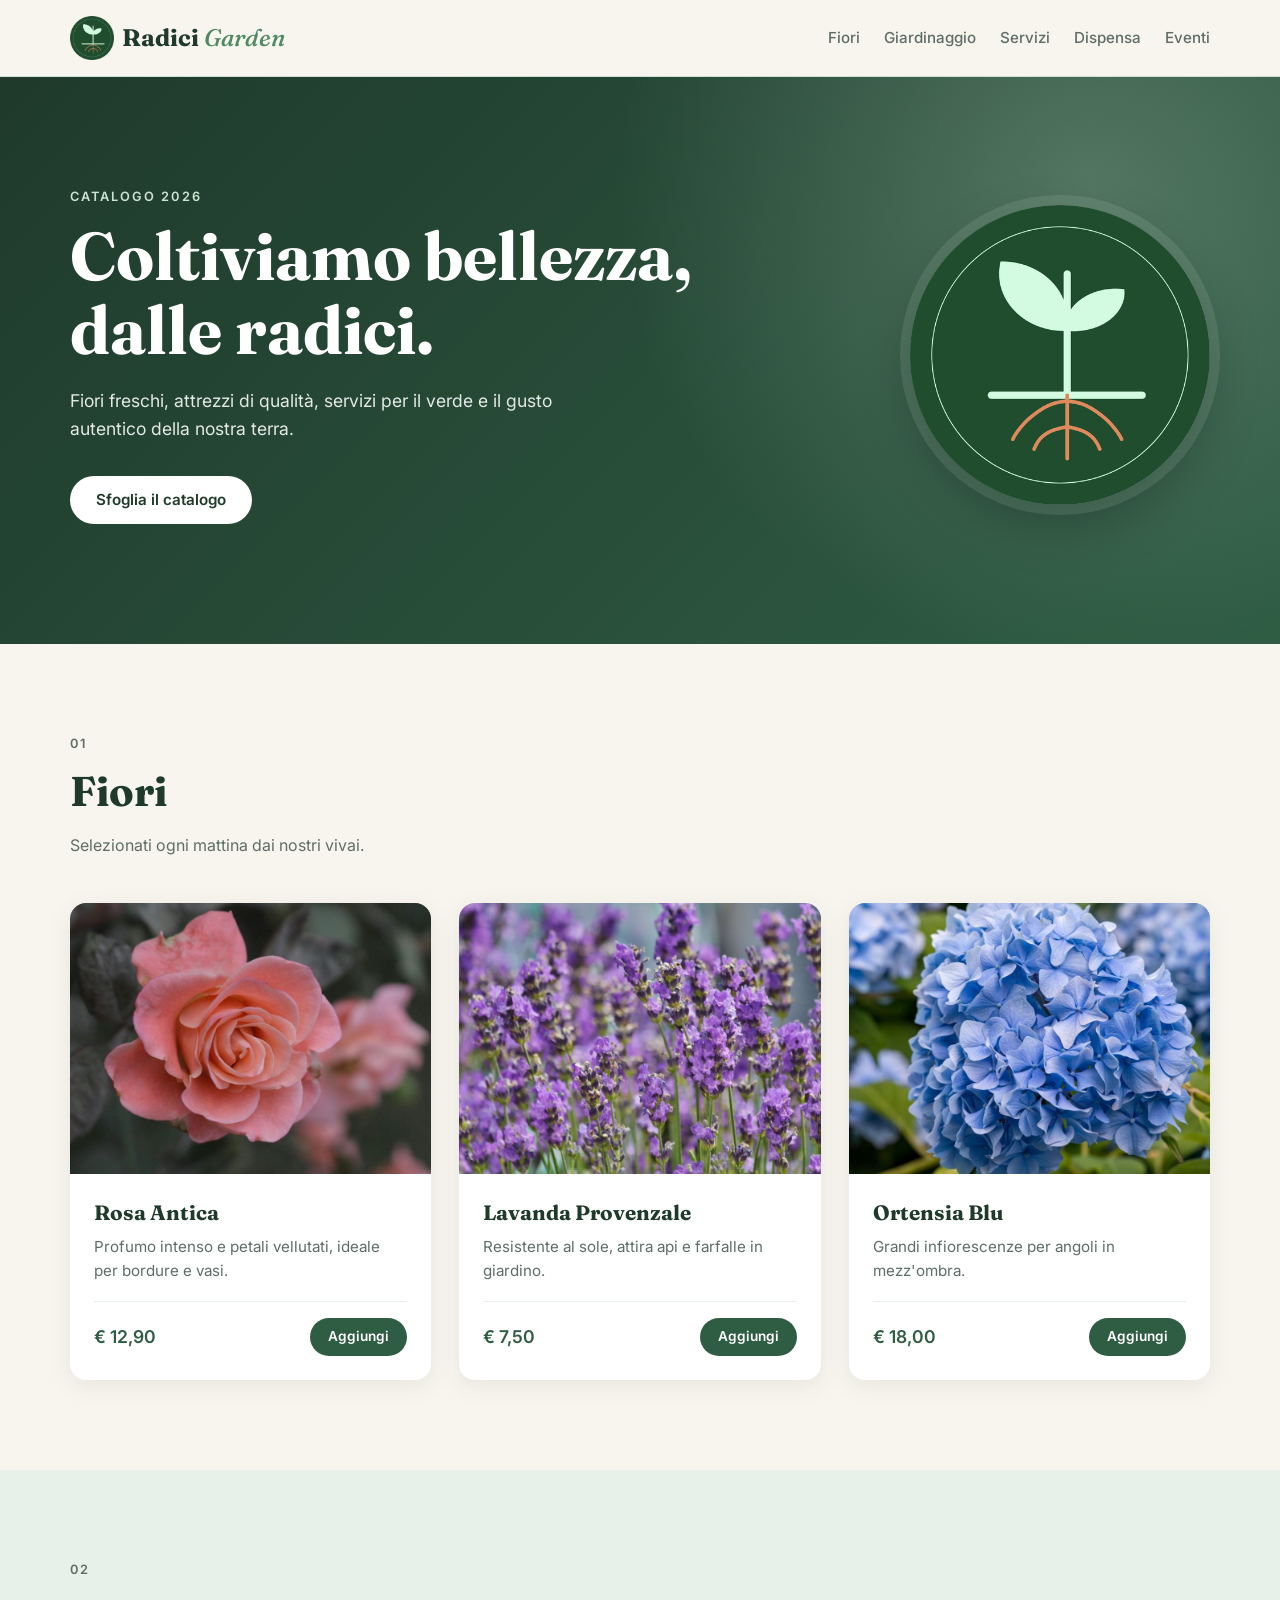
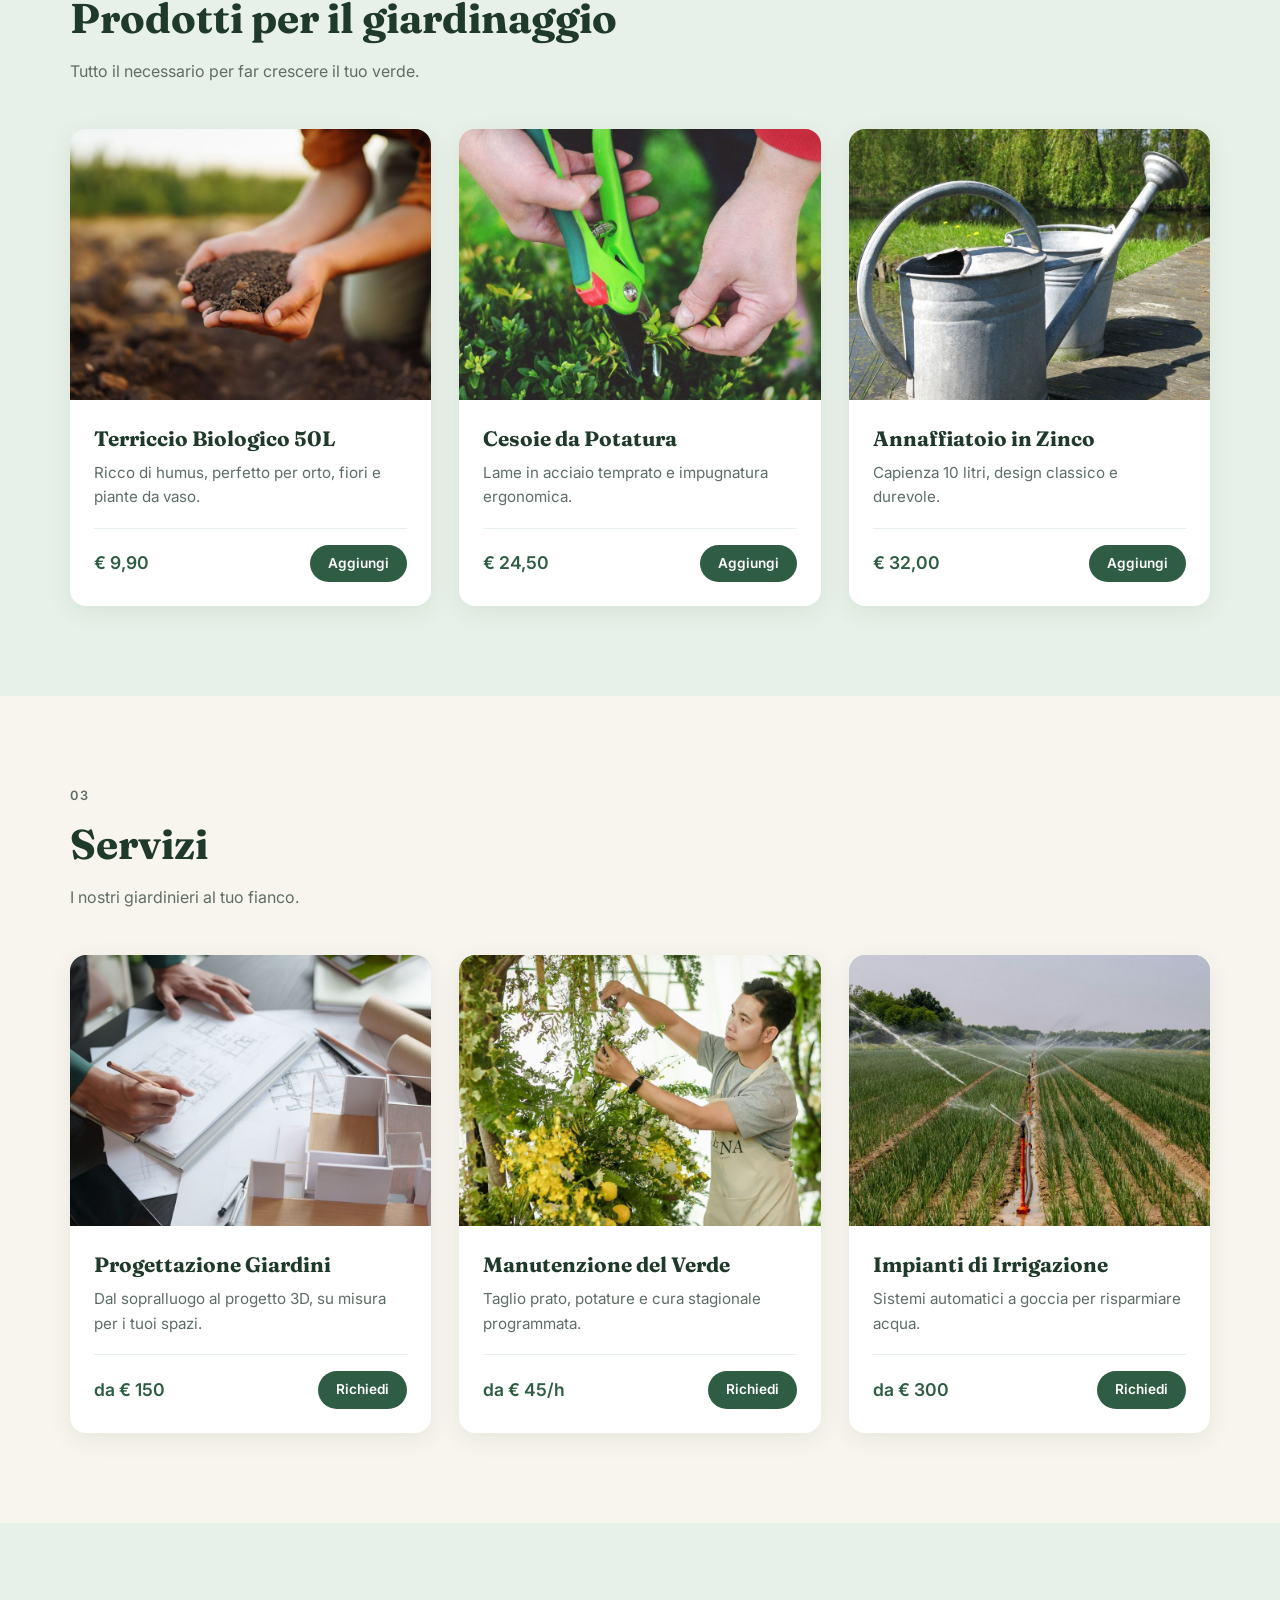
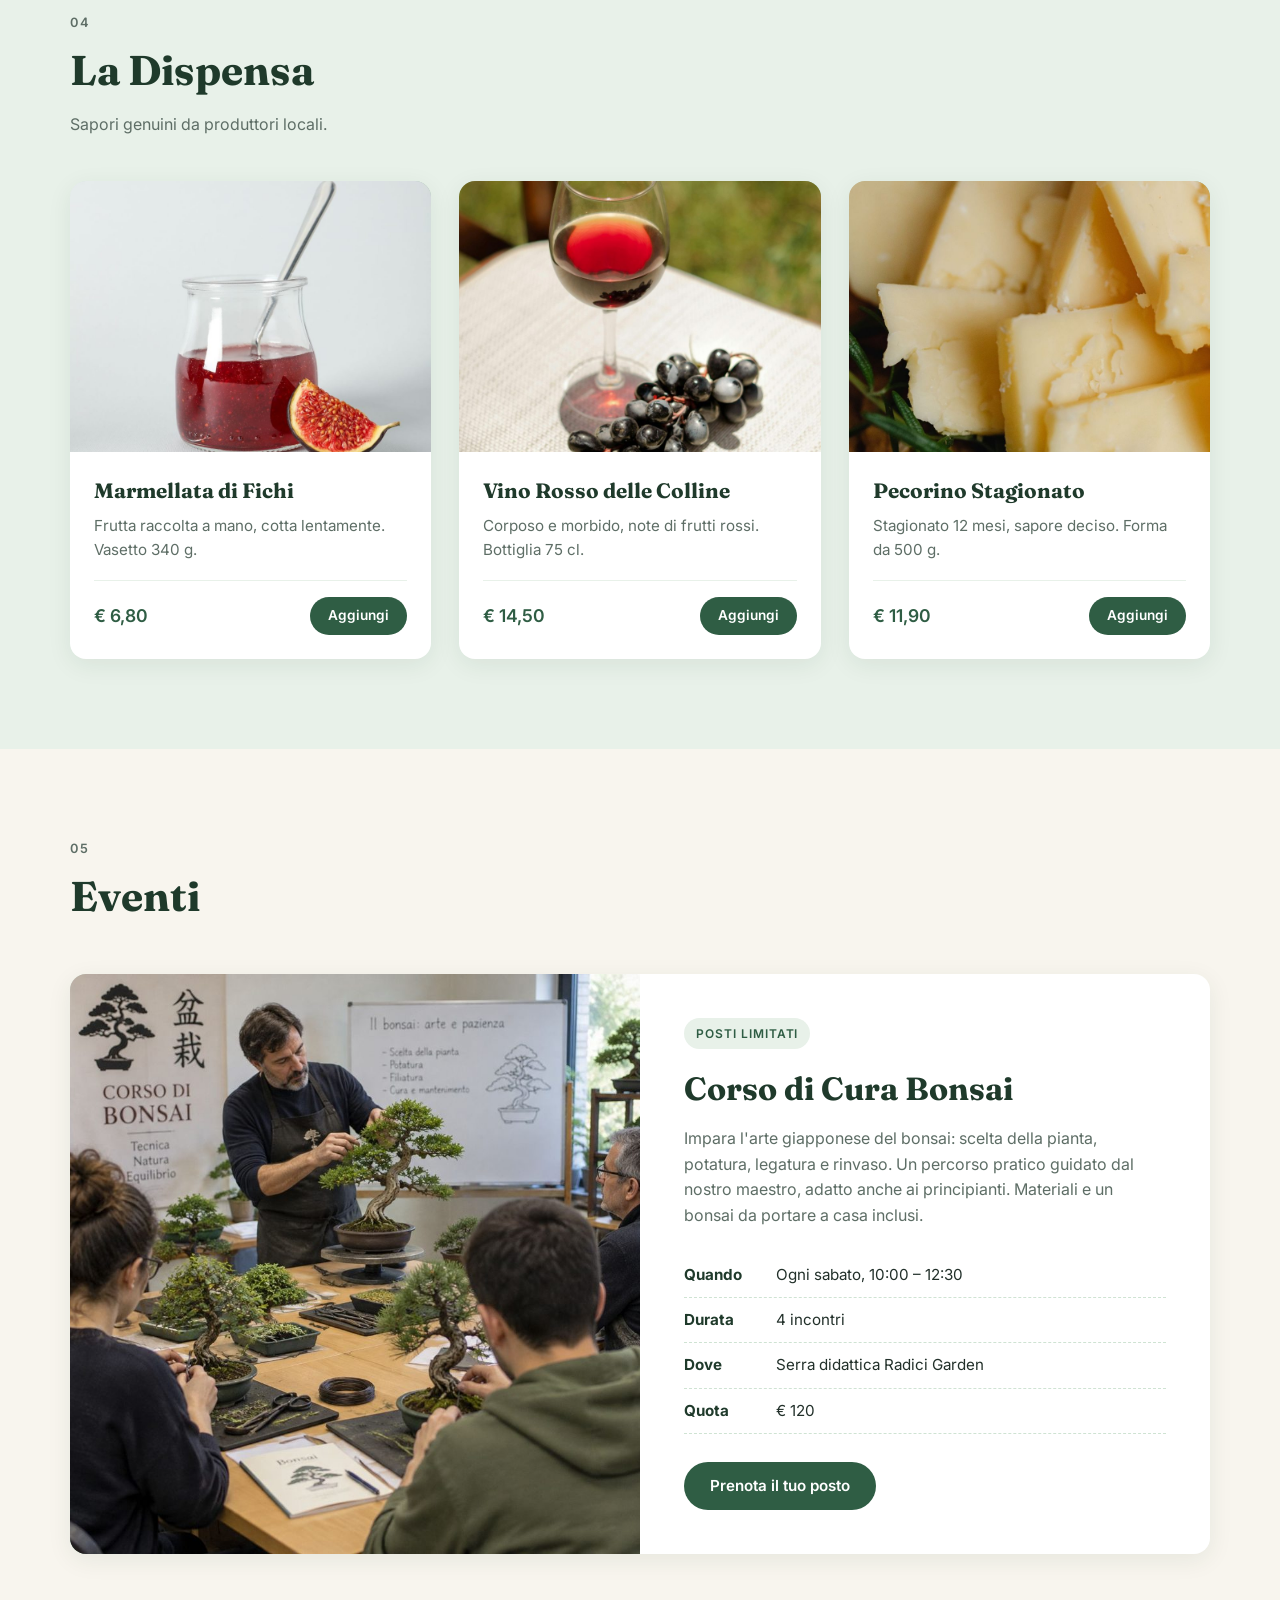
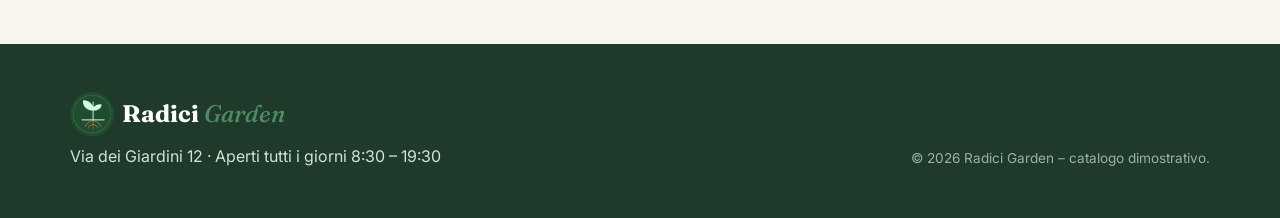
==== index.html @ 3b3f2a87 "Sito finito Sito finito con foto" ====
<!DOCTYPE html>
<html lang="it">
<head>
  <meta charset="UTF-8">
  <meta name="viewport" content="width=device-width, initial-scale=1.0">
  <title>Radici Garden – Catalogo</title>
  <meta name="description" content="Radici Garden: fiori, prodotti per il giardinaggio, servizi verdi, prodotti tipici ed eventi.">
  <link rel="preconnect" href="https://fonts.googleapis.com">
  <link rel="preconnect" href="https://fonts.gstatic.com" crossorigin>
  <link href="https://fonts.googleapis.com/css2?family=Fraunces:opsz,wght@9..144,500;9..144,700&family=Inter:wght@400;500;600&display=swap" rel="stylesheet">
  <link rel="icon" type="image/png" href="images/favicon.png">
  <link rel="stylesheet" href="style.css">
</head>
<body>

  <!-- HEADER -->
  <header class="site-header">
    <div class="container header-inner">
      <a href="#" class="logo">
        <img src="images/logo.png" alt="Logo Radici Garden" class="logo-img">
        <span>Radici <em>Garden</em></span>
      </a>
      <nav class="main-nav">
        <a href="#fiori">Fiori</a>
        <a href="#giardinaggio">Giardinaggio</a>
        <a href="#servizi">Servizi</a>
        <a href="#dispensa">Dispensa</a>
        <a href="#eventi">Eventi</a>
      </nav>
    </div>
  </header>

  <!-- HERO -->
  <section class="hero">
    <div class="container hero-inner">
      <div class="hero-copy">
        <p class="eyebrow">Catalogo 2026</p>
        <h1>Coltiviamo bellezza,<br>dalle radici.</h1>
        <p class="hero-text">Fiori freschi, attrezzi di qualità, servizi per il verde e il gusto autentico della nostra terra.</p>
        <a href="#fiori" class="btn btn-light">Sfoglia il catalogo</a>
      </div>
      <img src="images/logo.png" alt="" class="hero-logo">
    </div>
  </section>

  <main>

    <!-- FIORI -->
    <section id="fiori" class="section">
      <div class="container">
        <div class="section-head">
          <p class="eyebrow">01</p>
          <h2>Fiori</h2>
          <p>Selezionati ogni mattina dai nostri vivai.</p>
        </div>
        <div class="grid">
          <article class="card">
            <div class="card-media"><img src="images/rosa.jpg" alt="Rosa antica" onerror="this.remove()"></div>
            <div class="card-body">
              <h3>Rosa Antica</h3>
              <p>Profumo intenso e petali vellutati, ideale per bordure e vasi.</p>
              <div class="card-foot"><span class="price">€ 12,90</span><a href="#" class="btn btn-sm">Aggiungi</a></div>
            </div>
          </article>
          <article class="card">
            <div class="card-media"><img src="images/lavanda.jpg" alt="Lavanda" onerror="this.remove()"></div>
            <div class="card-body">
              <h3>Lavanda Provenzale</h3>
              <p>Resistente al sole, attira api e farfalle in giardino.</p>
              <div class="card-foot"><span class="price">€ 7,50</span><a href="#" class="btn btn-sm">Aggiungi</a></div>
            </div>
          </article>
          <article class="card">
            <div class="card-media"><img src="images/ortensia.jpg" alt="Ortensia" onerror="this.remove()"></div>
            <div class="card-body">
              <h3>Ortensia Blu</h3>
              <p>Grandi infiorescenze per angoli in mezz'ombra.</p>
              <div class="card-foot"><span class="price">€ 18,00</span><a href="#" class="btn btn-sm">Aggiungi</a></div>
            </div>
          </article>
        </div>
      </div>
    </section>

    <!-- GIARDINAGGIO -->
    <section id="giardinaggio" class="section section-alt">
      <div class="container">
        <div class="section-head">
          <p class="eyebrow">02</p>
          <h2>Prodotti per il giardinaggio</h2>
          <p>Tutto il necessario per far crescere il tuo verde.</p>
        </div>
        <div class="grid">
          <article class="card">
            <div class="card-media"><img src="images/terriccio.jpg" alt="Terriccio biologico" onerror="this.remove()"></div>
            <div class="card-body">
              <h3>Terriccio Biologico 50L</h3>
              <p>Ricco di humus, perfetto per orto, fiori e piante da vaso.</p>
              <div class="card-foot"><span class="price">€ 9,90</span><a href="#" class="btn btn-sm">Aggiungi</a></div>
            </div>
          </article>
          <article class="card">
            <div class="card-media"><img src="images/cesoie.jpg" alt="Cesoie da potatura" onerror="this.remove()"></div>
            <div class="card-body">
              <h3>Cesoie da Potatura</h3>
              <p>Lame in acciaio temprato e impugnatura ergonomica.</p>
              <div class="card-foot"><span class="price">€ 24,50</span><a href="#" class="btn btn-sm">Aggiungi</a></div>
            </div>
          </article>
          <article class="card">
            <div class="card-media"><img src="images/annaffiatoio.jpg" alt="Annaffiatoio in zinco" onerror="this.remove()"></div>
            <div class="card-body">
              <h3>Annaffiatoio in Zinco</h3>
              <p>Capienza 10 litri, design classico e durevole.</p>
              <div class="card-foot"><span class="price">€ 32,00</span><a href="#" class="btn btn-sm">Aggiungi</a></div>
            </div>
          </article>
        </div>
      </div>
    </section>

    <!-- SERVIZI -->
    <section id="servizi" class="section">
      <div class="container">
        <div class="section-head">
          <p class="eyebrow">03</p>
          <h2>Servizi</h2>
          <p>I nostri giardinieri al tuo fianco.</p>
        </div>
        <div class="grid">
          <article class="card">
            <div class="card-media"><img src="images/progettazione.jpg" alt="Progettazione giardini" onerror="this.remove()"></div>
            <div class="card-body">
              <h3>Progettazione Giardini</h3>
              <p>Dal sopralluogo al progetto 3D, su misura per i tuoi spazi.</p>
              <div class="card-foot"><span class="price">da € 150</span><a href="#" class="btn btn-sm">Richiedi</a></div>
            </div>
          </article>
          <article class="card">
            <div class="card-media"><img src="images/manutenzione.jpg" alt="Manutenzione del verde" onerror="this.remove()"></div>
            <div class="card-body">
              <h3>Manutenzione del Verde</h3>
              <p>Taglio prato, potature e cura stagionale programmata.</p>
              <div class="card-foot"><span class="price">da € 45/h</span><a href="#" class="btn btn-sm">Richiedi</a></div>
            </div>
          </article>
          <article class="card">
            <div class="card-media"><img src="images/irrigazione.jpg" alt="Impianti di irrigazione" onerror="this.remove()"></div>
            <div class="card-body">
              <h3>Impianti di Irrigazione</h3>
              <p>Sistemi automatici a goccia per risparmiare acqua.</p>
              <div class="card-foot"><span class="price">da € 300</span><a href="#" class="btn btn-sm">Richiedi</a></div>
            </div>
          </article>
        </div>
      </div>
    </section>

    <!-- DISPENSA -->
    <section id="dispensa" class="section section-alt">
      <div class="container">
        <div class="section-head">
          <p class="eyebrow">04</p>
          <h2>La Dispensa</h2>
          <p>Sapori genuini da produttori locali.</p>
        </div>
        <div class="grid">
          <article class="card">
            <div class="card-media"><img src="images/marmellata.jpg" alt="Marmellata di fichi" onerror="this.remove()"></div>
            <div class="card-body">
              <h3>Marmellata di Fichi</h3>
              <p>Frutta raccolta a mano, cotta lentamente. Vasetto 340 g.</p>
              <div class="card-foot"><span class="price">€ 6,80</span><a href="#" class="btn btn-sm">Aggiungi</a></div>
            </div>
          </article>
          <article class="card">
            <div class="card-media"><img src="images/vino.jpg" alt="Vino rosso" onerror="this.remove()"></div>
            <div class="card-body">
              <h3>Vino Rosso delle Colline</h3>
              <p>Corposo e morbido, note di frutti rossi. Bottiglia 75 cl.</p>
              <div class="card-foot"><span class="price">€ 14,50</span><a href="#" class="btn btn-sm">Aggiungi</a></div>
            </div>
          </article>
          <article class="card">
            <div class="card-media"><img src="images/formaggio.jpg" alt="Formaggio stagionato" onerror="this.remove()"></div>
            <div class="card-body">
              <h3>Pecorino Stagionato</h3>
              <p>Stagionato 12 mesi, sapore deciso. Forma da 500 g.</p>
              <div class="card-foot"><span class="price">€ 11,90</span><a href="#" class="btn btn-sm">Aggiungi</a></div>
            </div>
          </article>
        </div>
      </div>
    </section>

    <!-- EVENTO -->
    <section id="eventi" class="section">
      <div class="container">
        <div class="section-head">
          <p class="eyebrow">05</p>
          <h2>Eventi</h2>
        </div>
        <article class="event">
          <div class="event-media"><img src="images/bonsai.jpg" alt="Corso di cura bonsai" onerror="this.remove()"></div>
          <div class="event-body">
            <span class="badge">Posti limitati</span>
            <h3>Corso di Cura Bonsai</h3>
            <p>Impara l'arte giapponese del bonsai: scelta della pianta, potatura, legatura e rinvaso. Un percorso pratico guidato dal nostro maestro, adatto anche ai principianti. Materiali e un bonsai da portare a casa inclusi.</p>
            <ul class="event-info">
              <li><strong>Quando</strong> Ogni sabato, 10:00 – 12:30</li>
              <li><strong>Durata</strong> 4 incontri</li>
              <li><strong>Dove</strong> Serra didattica Radici Garden</li>
              <li><strong>Quota</strong> € 120</li>
            </ul>
            <a href="#" class="btn">Prenota il tuo posto</a>
          </div>
        </article>
      </div>
    </section>

  </main>

  <!-- FOOTER -->
  <footer class="site-footer">
    <div class="container footer-inner">
      <div>
        <a href="#" class="logo logo-footer"><img src="images/logo.png" alt="" class="logo-img"><span>Radici <em>Garden</em></span></a>
        <p>Via dei Giardini 12 · Aperti tutti i giorni 8:30 – 19:30</p>
      </div>
      <p class="small">© 2026 Radici Garden – catalogo dimostrativo.</p>
    </div>
  </footer>

</body>
</html>
---- style.css ----
/* ==========================================================
   Radici Garden – Catalogo
   ========================================================== */

:root {
  --green-900: #1f3a2b;
  --green-700: #2f5d44;
  --green-500: #4f8a63;
  --green-200: #cfe3d3;
  --green-100: #e8f1e9;
  --cream:     #f8f5ee;
  --earth:     #a9784f;
  --text:      #22302a;
  --muted:     #5e6e66;
  --white:     #ffffff;

  --radius: 16px;
  --shadow: 0 6px 24px rgba(31, 58, 43, 0.08);
  --shadow-hover: 0 14px 34px rgba(31, 58, 43, 0.16);
  --font-title: "Fraunces", Georgia, serif;
  --font-body: "Inter", system-ui, sans-serif;
}

* { box-sizing: border-box; margin: 0; padding: 0; }

html { scroll-behavior: smooth; }

body {
  font-family: var(--font-body);
  color: var(--text);
  background: var(--cream);
  line-height: 1.6;
}

img { display: block; max-width: 100%; }
a { color: inherit; text-decoration: none; }

.container {
  width: min(1140px, 100% - 32px);
  margin-inline: auto;
}

/* ---------- Header ---------- */
.site-header {
  position: sticky;
  top: 0;
  z-index: 10;
  background: rgba(248, 245, 238, 0.92);
  backdrop-filter: blur(8px);
  border-bottom: 1px solid var(--green-200);
}

.header-inner {
  display: flex;
  align-items: center;
  justify-content: space-between;
  gap: 16px;
  padding: 16px 0;
}

.logo {
  display: flex;
  align-items: center;
  gap: 8px;
  font-family: var(--font-title);
  font-size: 1.5rem;
  font-weight: 700;
  color: var(--green-900);
}
.logo em { font-style: italic; color: var(--green-500); font-weight: 500; }
.logo-img { width: 44px; height: 44px; }

.hero-inner {
  display: flex;
  align-items: center;
  justify-content: space-between;
  gap: 40px;
}
.hero-logo {
  width: clamp(180px, 26vw, 300px);
  flex-shrink: 0;
  border-radius: 50%;
  box-shadow: 0 0 0 10px rgba(207, 227, 211, .12), 0 20px 50px rgba(0, 0, 0, .25);
}

.main-nav { display: flex; gap: 24px; flex-wrap: wrap; }
.main-nav a {
  font-weight: 500;
  font-size: 0.95rem;
  color: var(--muted);
  transition: color .2s;
}
.main-nav a:hover { color: var(--green-700); }

/* ---------- Hero ---------- */
.hero {
  background:
    radial-gradient(circle at 85% 20%, rgba(207, 227, 211, .25), transparent 40%),
    linear-gradient(135deg, var(--green-900), var(--green-700));
  color: var(--white);
  padding: 110px 0 120px;
}
.hero h1 {
  font-family: var(--font-title);
  font-size: clamp(2.4rem, 6vw, 4.2rem);
  line-height: 1.1;
  margin: 12px 0 20px;
}
.hero-text { max-width: 520px; font-size: 1.1rem; opacity: .88; margin-bottom: 32px; }
.hero .eyebrow { color: var(--green-200); }

/* ---------- Buttons ---------- */
.btn {
  display: inline-block;
  background: var(--green-700);
  color: var(--white);
  padding: 12px 26px;
  border-radius: 999px;
  font-weight: 600;
  font-size: 0.95rem;
  transition: background .2s, transform .2s;
}
.btn:hover { background: var(--green-900); transform: translateY(-2px); }
.btn-light { background: var(--white); color: var(--green-900); }
.btn-light:hover { background: var(--green-100); }
.btn-sm { padding: 8px 18px; font-size: 0.85rem; }

/* ---------- Sections ---------- */
.section { padding: 90px 0; }
.section-alt { background: var(--green-100); }

.section-head { margin-bottom: 44px; max-width: 600px; }
.section-head h2 {
  font-family: var(--font-title);
  font-size: clamp(1.9rem, 4vw, 2.6rem);
  color: var(--green-900);
  margin: 4px 0 8px;
}
.section-head p { color: var(--muted); }

.eyebrow {
  font-size: 0.8rem;
  font-weight: 600;
  letter-spacing: .16em;
  text-transform: uppercase;
  color: var(--earth);
}

/* ---------- Cards ---------- */
.grid {
  display: grid;
  grid-template-columns: repeat(auto-fill, minmax(280px, 1fr));
  gap: 28px;
}

.card {
  background: var(--white);
  border-radius: var(--radius);
  overflow: hidden;
  box-shadow: var(--shadow);
  display: flex;
  flex-direction: column;
  transition: transform .25s, box-shadow .25s;
}
.card:hover { transform: translateY(-6px); box-shadow: var(--shadow-hover); }

/* Placeholder visibile finché non aggiungi le immagini in /images */
.card-media,
.event-media {
  position: relative;
  aspect-ratio: 4 / 3;
  background:
    repeating-linear-gradient(45deg, transparent 0 14px, rgba(255,255,255,.25) 14px 28px),
    linear-gradient(135deg, var(--green-200), var(--green-500));
  display: grid;
  place-items: center;
}
.card-media::before,
.event-media::before {
  content: "❦";
  font-size: 3rem;
  color: rgba(255, 255, 255, .85);
}
.card-media img,
.event-media img {
  position: absolute;
  inset: 0;
  width: 100%;
  height: 100%;
  object-fit: cover;
}

.card-body { padding: 22px 24px 24px; display: flex; flex-direction: column; flex: 1; }
.card-body h3 {
  font-family: var(--font-title);
  font-size: 1.3rem;
  color: var(--green-900);
  margin-bottom: 6px;
}
.card-body p { color: var(--muted); font-size: 0.95rem; flex: 1; }

.card-foot {
  display: flex;
  justify-content: space-between;
  align-items: center;
  margin-top: 18px;
  padding-top: 16px;
  border-top: 1px solid var(--green-100);
}
.price { font-weight: 600; font-size: 1.1rem; color: var(--green-700); }

/* ---------- Evento ---------- */
.event {
  display: grid;
  grid-template-columns: 1fr 1fr;
  background: var(--white);
  border-radius: var(--radius);
  overflow: hidden;
  box-shadow: var(--shadow);
}
.event-media { aspect-ratio: auto; min-height: 380px; }
.event-body { padding: 44px; }
.event-body h3 {
  font-family: var(--font-title);
  font-size: 2rem;
  color: var(--green-900);
  margin: 14px 0 12px;
}
.event-body > p { color: var(--muted); margin-bottom: 24px; }

.badge {
  display: inline-block;
  background: var(--green-100);
  color: var(--green-700);
  font-size: 0.75rem;
  font-weight: 600;
  letter-spacing: .08em;
  text-transform: uppercase;
  padding: 6px 12px;
  border-radius: 999px;
}

.event-info { list-style: none; margin-bottom: 28px; }
.event-info li {
  display: flex;
  gap: 12px;
  padding: 10px 0;
  border-bottom: 1px dashed var(--green-200);
  font-size: 0.95rem;
}
.event-info strong { min-width: 80px; color: var(--green-900); }

/* ---------- Footer ---------- */
.site-footer { background: var(--green-900); color: var(--green-200); padding: 48px 0; }
.footer-inner {
  display: flex;
  justify-content: space-between;
  align-items: flex-end;
  gap: 24px;
  flex-wrap: wrap;
}
.logo-footer { color: var(--white); margin-bottom: 8px; }
.small { font-size: 0.85rem; opacity: .7; }

/* ---------- Responsive ---------- */
@media (max-width: 820px) {
  .main-nav { display: none; }
  .event { grid-template-columns: 1fr; }
  .event-media { min-height: 240px; }
  .event-body { padding: 28px; }
  .section { padding: 64px 0; }
  .hero { padding: 80px 0 90px; }
  .hero-logo { display: none; }
}
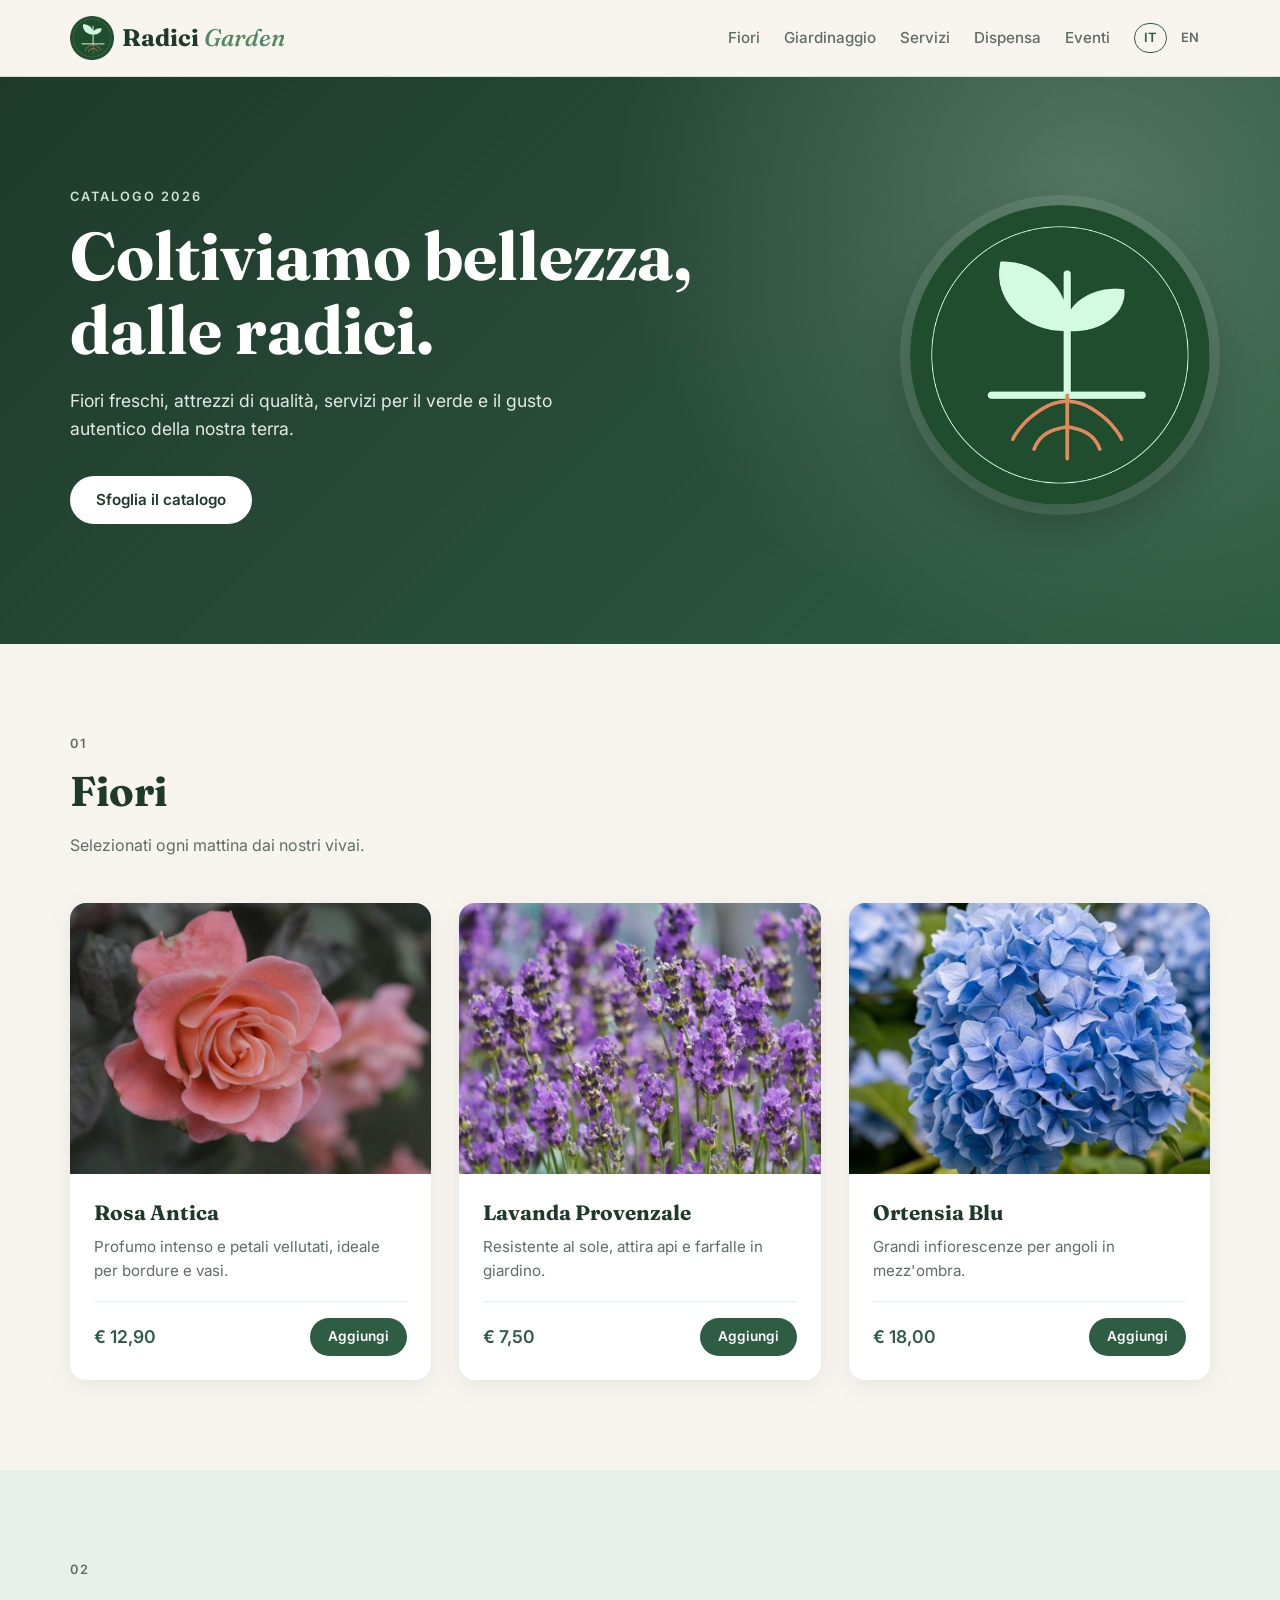
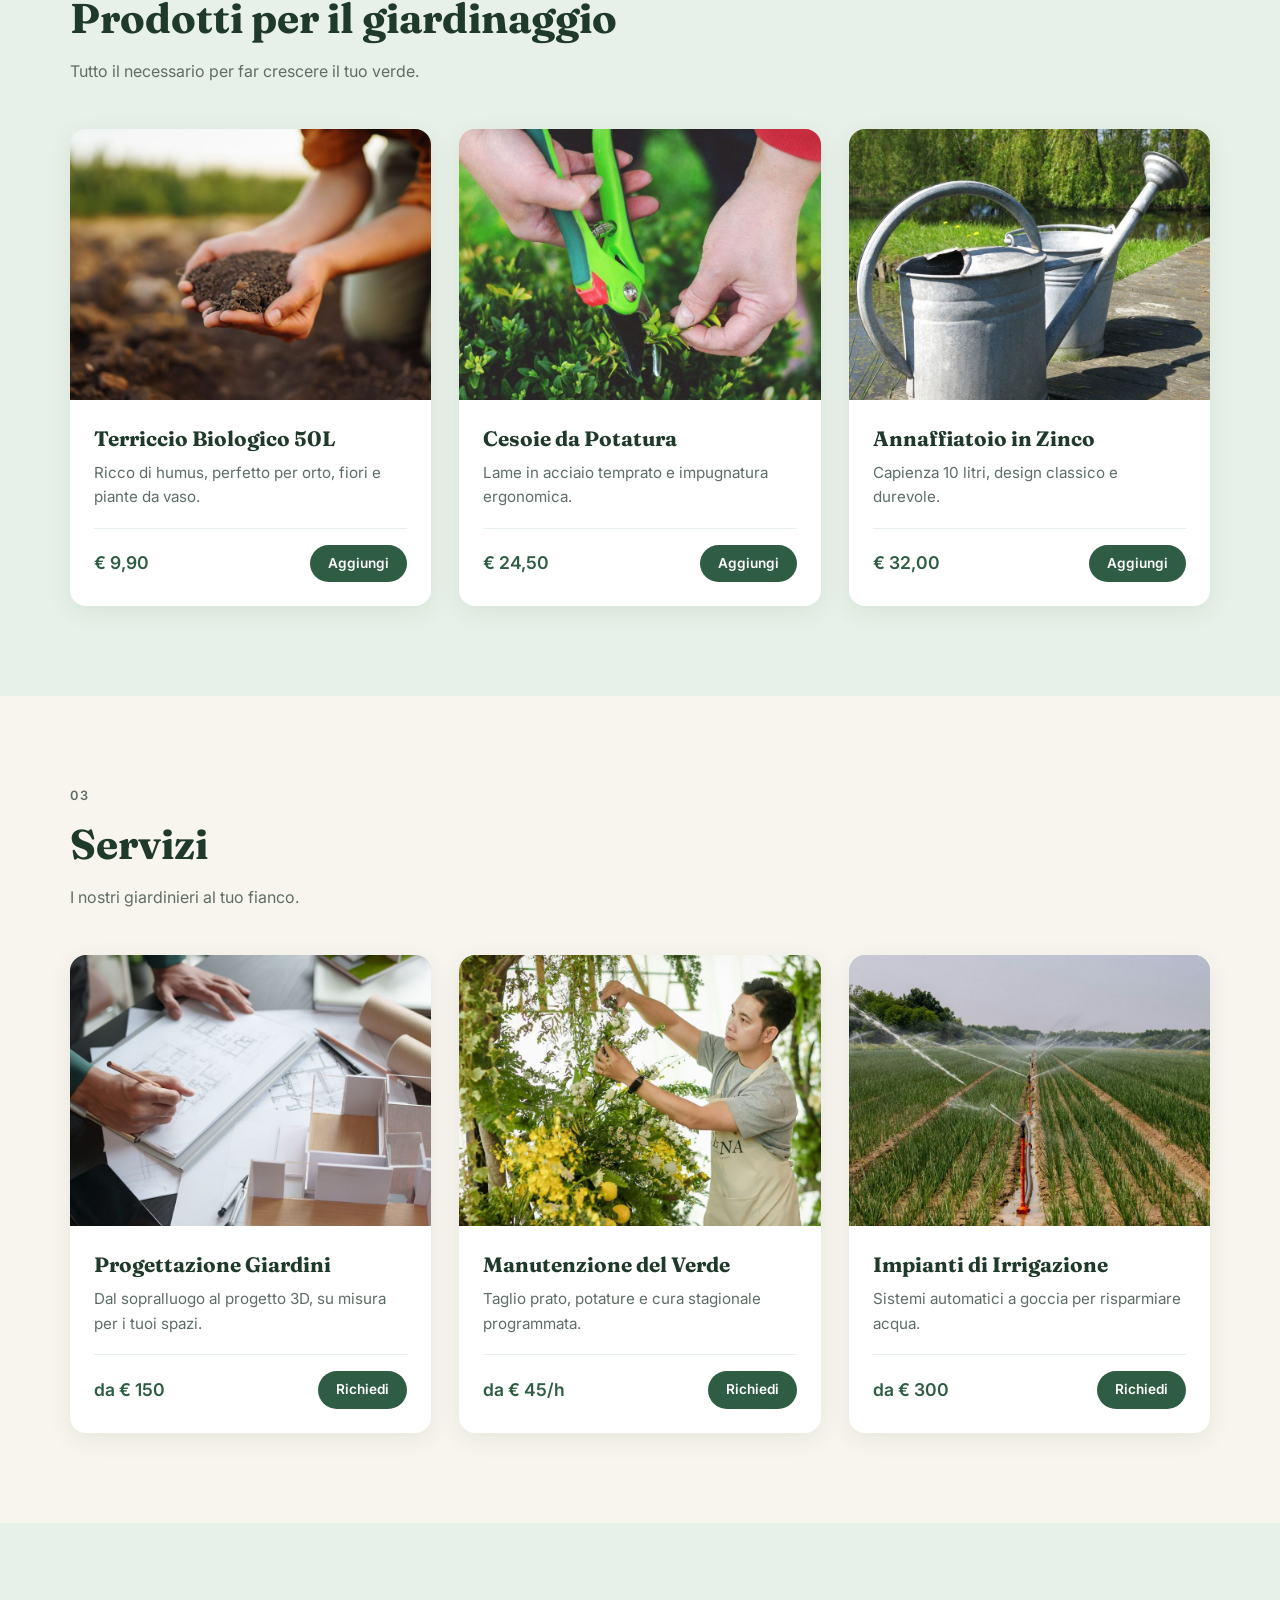
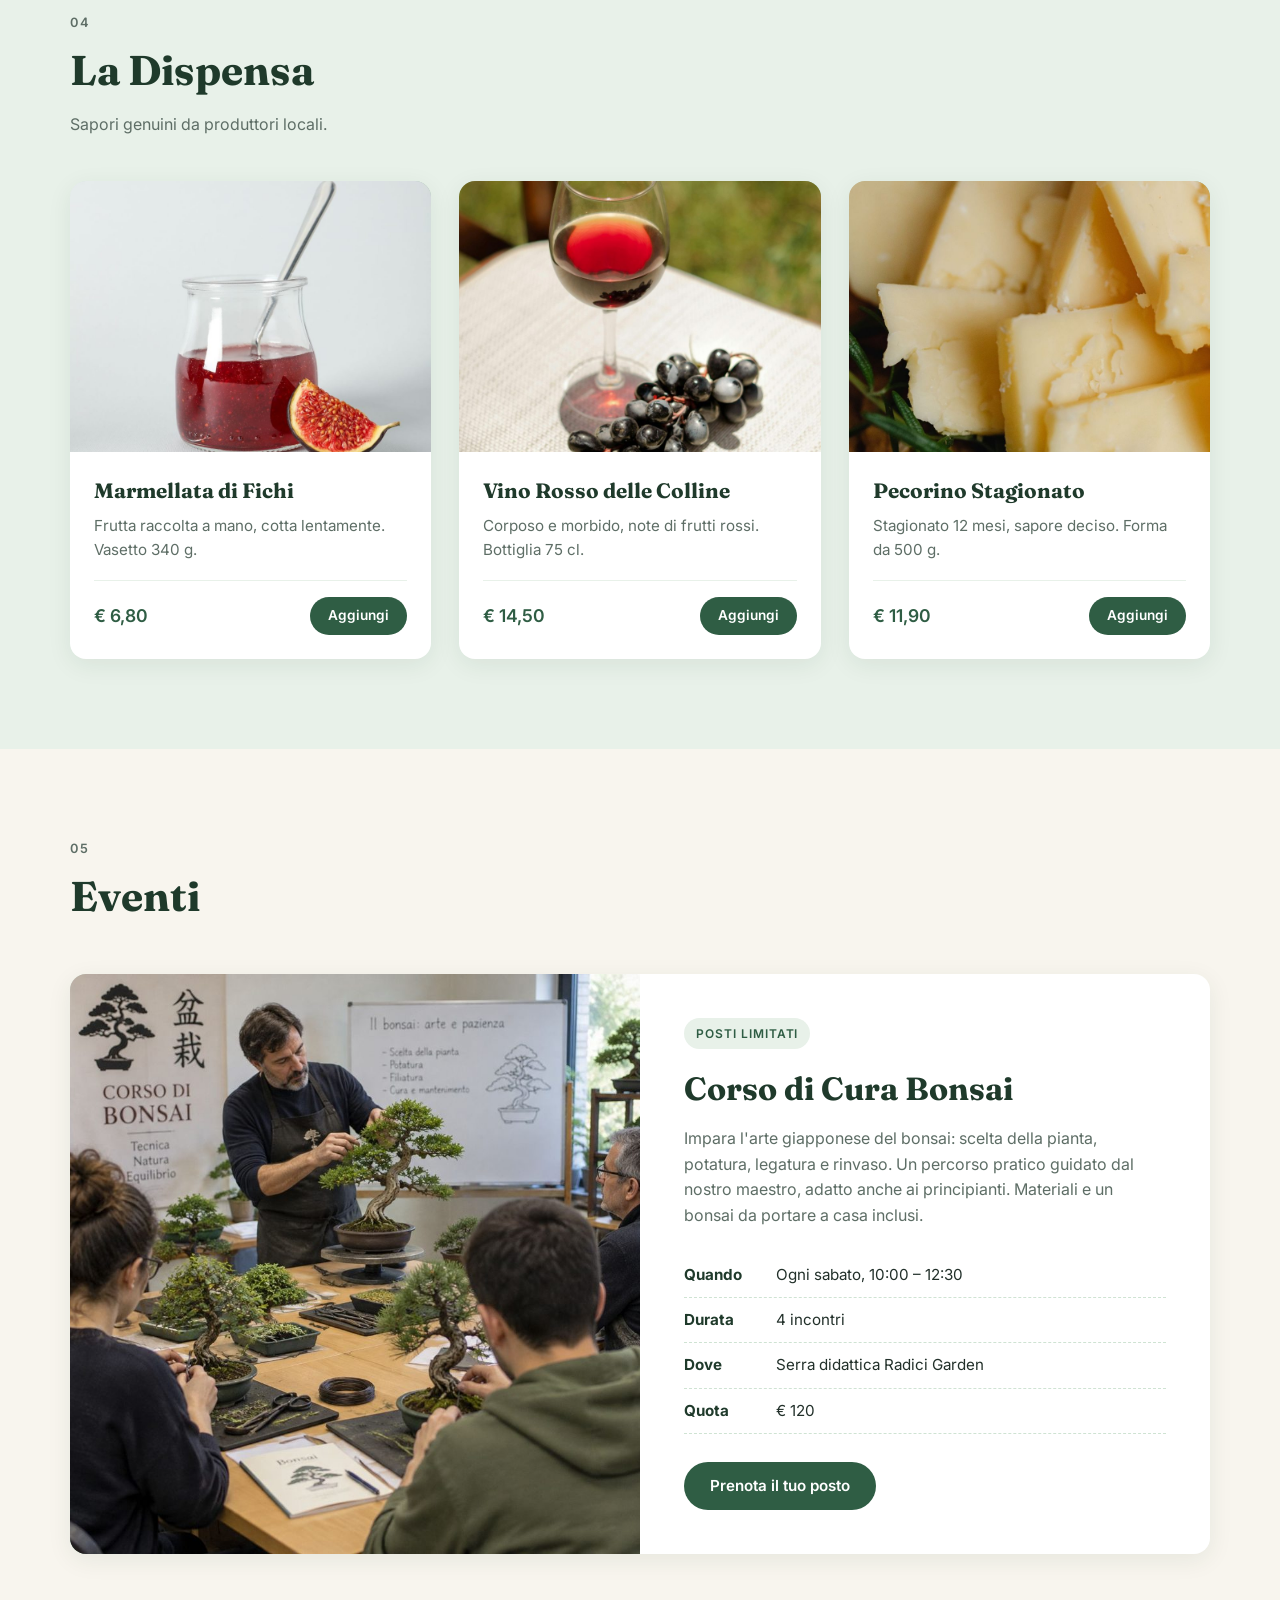
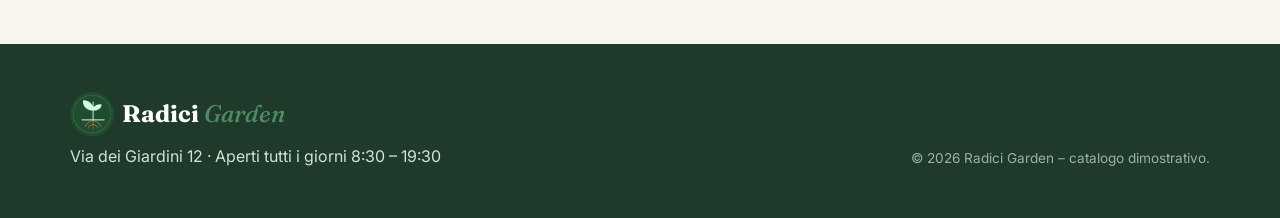
==== commit 9fbe09da: "Aggiunta versione inglese del sito e selettore lingua IT/EN Co-Authored-By: Claude Opus 5.5 <noreply" ====
--- a/index.html
+++ b/index.html
@@ -9,6 +9,7 @@
   <link rel="preconnect" href="https://fonts.gstatic.com" crossorigin>
   <link href="https://fonts.googleapis.com/css2?family=Fraunces:opsz,wght@9..144,500;9..144,700&family=Inter:wght@400;500;600&display=swap" rel="stylesheet">
   <link rel="icon" type="image/png" href="images/favicon.png">
+  <link rel="alternate" hreflang="en" href="en/index.html">
   <link rel="stylesheet" href="style.css">
 </head>
 <body>
@@ -27,6 +28,10 @@
         <a href="#dispensa">Dispensa</a>
         <a href="#eventi">Eventi</a>
       </nav>
+      <div class="lang-switch">
+        <a href="index.html" class="active" aria-current="page">IT</a>
+        <a href="en/index.html" hreflang="en" lang="en">EN</a>
+      </div>
     </div>
   </header>
 
--- a/style.css
+++ b/style.css
@@ -92,6 +92,23 @@
 }
 .main-nav a:hover { color: var(--green-700); }
 
+/* ---------- Language switch ---------- */
+.lang-switch { display: flex; gap: 4px; margin-left: auto; }
+.main-nav { margin-left: auto; }
+.main-nav + .lang-switch { margin-left: 8px; }
+.lang-switch a {
+  font-weight: 600;
+  font-size: 0.8rem;
+  letter-spacing: .04em;
+  padding: 4px 9px;
+  border-radius: 999px;
+  color: var(--muted);
+  border: 1px solid transparent;
+  transition: color .2s, border-color .2s;
+}
+.lang-switch a:hover { color: var(--green-700); }
+.lang-switch a.active { color: var(--green-700); border-color: currentColor; }
+
 /* ---------- Hero ---------- */
 .hero {
   background:
